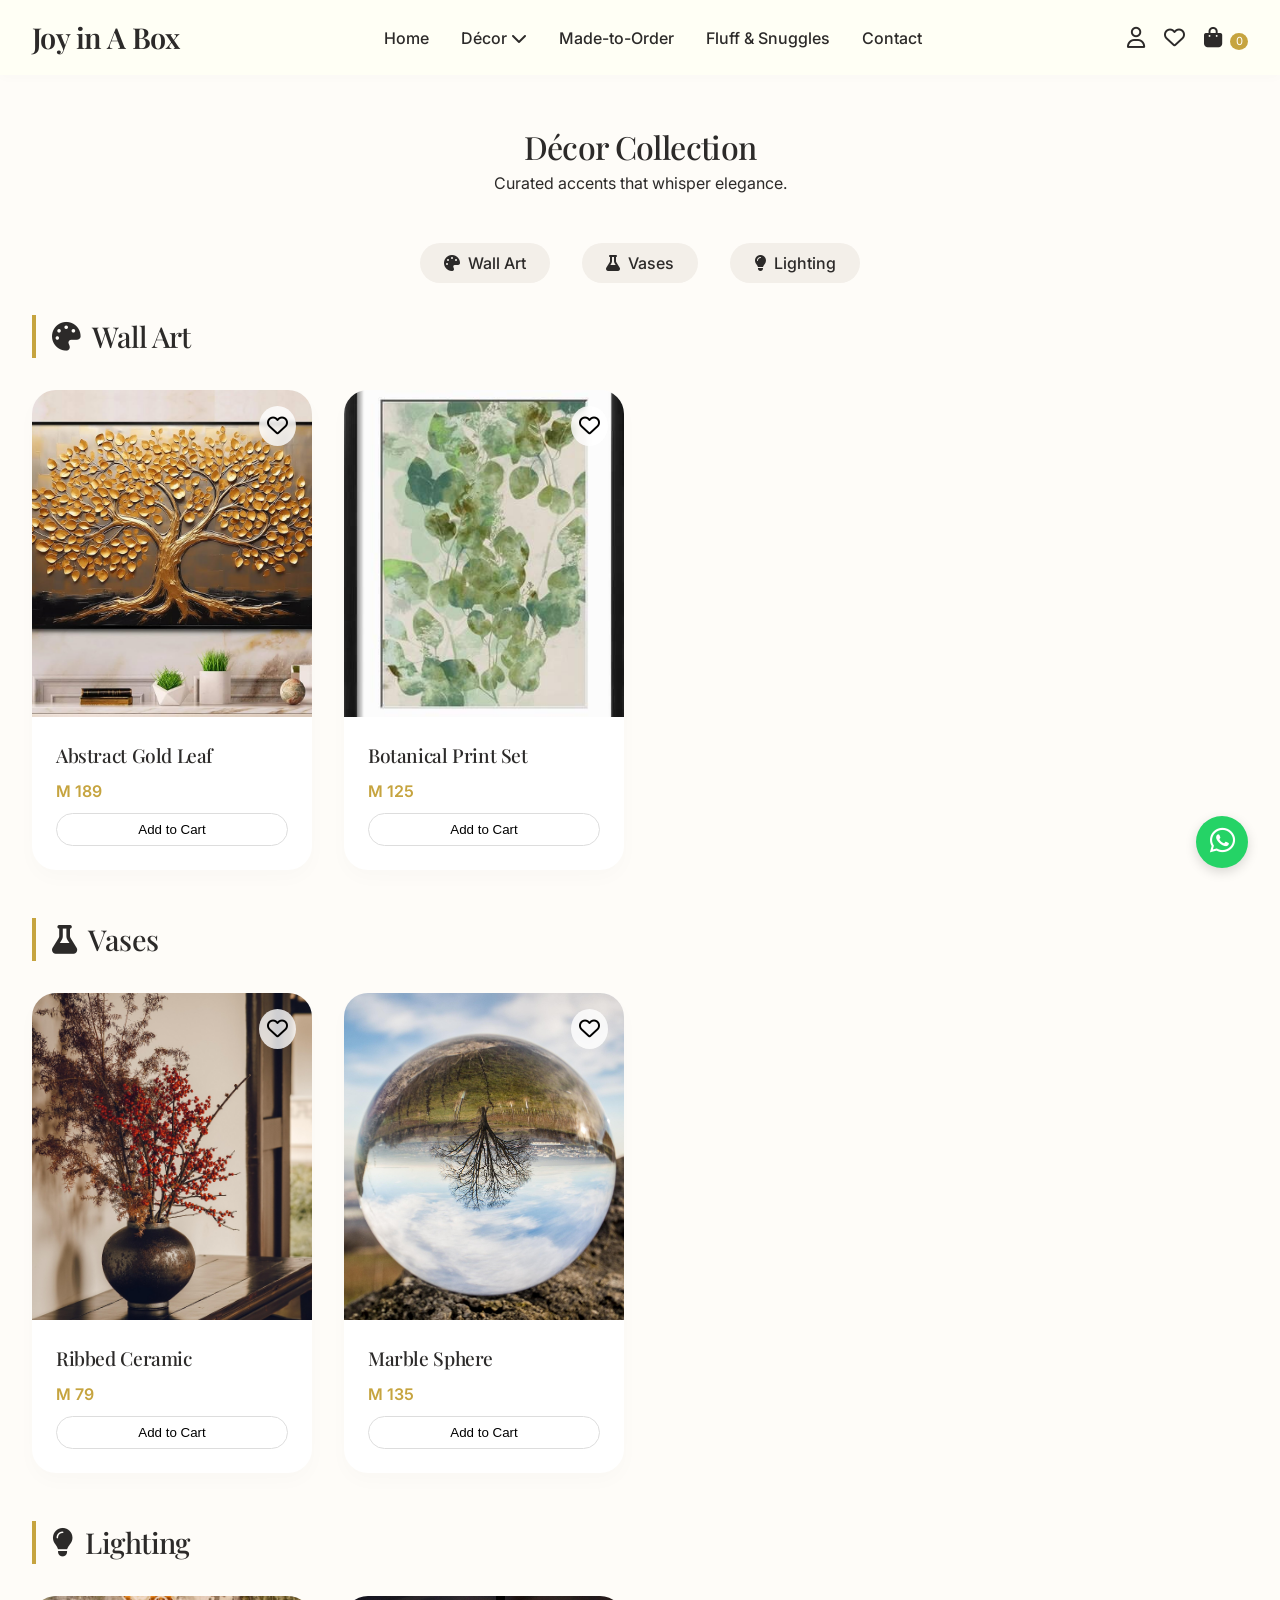
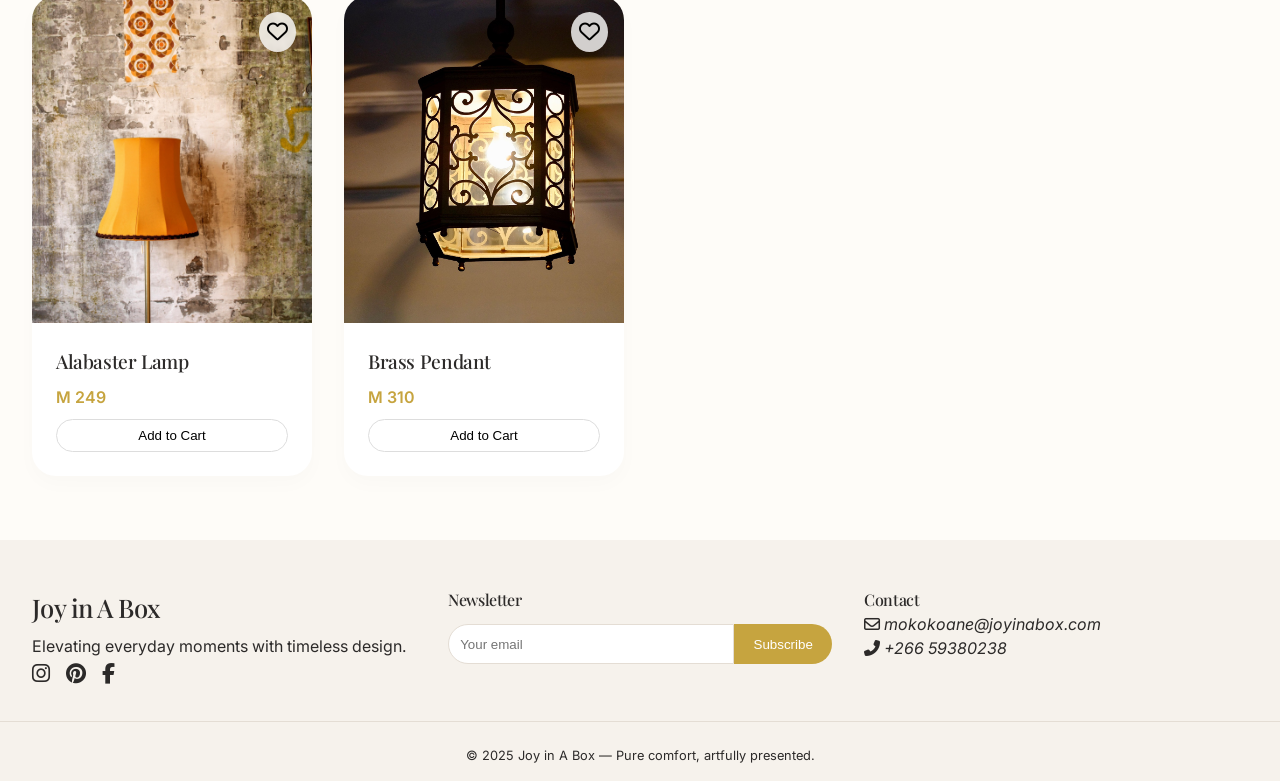
==== decor.html @ f955df0f "Add files via upload" ====
<!DOCTYPE html>
<html lang="en">
<head>
    <meta charset="UTF-8">
    <meta name="viewport" content="width=device-width, initial-scale=1.0">
    <title>Décor | Joy in A Box</title>
    <link rel="preconnect" href="https://fonts.googleapis.com">
    <link href="https://fonts.googleapis.com/css2?family=Inter:opsz,wght@300;400;500;600&family=Playfair+Display:wght@400;500;600;700&display=swap" rel="stylesheet">
    <link rel="stylesheet" href="https://cdnjs.cloudflare.com/ajax/libs/font-awesome/6.5.1/css/all.min.css">
    <link rel="stylesheet" href="styles.css">
</head>
<body>
    <header class="header">
        <div class="container header-container">
            <div class="logo"><a href="index.html">Joy in A Box</a></div>
            <nav class="main-nav">
                <ul class="nav-links">
                    <li><a href="index.html">Home</a></li>
                    <li class="dropdown-trigger"><a href="decor.html">Décor <i class="fas fa-chevron-down dropdown-arrow"></i></a>
                        <ul class="dropdown-menu">
                            <li><a href="#wall-art">Wall Art</a></li>
                            <li><a href="#vases">Vases</a></li>
                            <li><a href="#lighting">Lighting</a></li>
                        </ul>
                    </li>
                    <li><a href="made-to-order.html">Made-to-Order</a></li>
                    <li><a href="fluff-snuggles.html">Fluff & Snuggles</a></li>
                    <li><a href="contact.html">Contact</a></li>
                </ul>
            </nav>
            <div class="header-icons"><a href="#" class="icon-btn"><i class="far fa-user"></i></a><a href="#" class="icon-btn"><i class="far fa-heart"></i></a><a href="#" class="icon-btn cart-icon"><i class="fas fa-shopping-bag"></i> <span class="cart-count">0</span></a></div>
            <button class="mobile-menu-toggle"><i class="fas fa-bars"></i></button>
        </div>
    </header>

    <main>
        <div class="page-header container">
            <h1>Décor Collection</h1>
            <p>Curated accents that whisper elegance.</p>
        </div>

        <div class="decor-categories container">
            <ul class="categories-list">
                <li><span class="cat-badge"><i class="fas fa-palette"></i> Wall Art</span></li>
                <li><span class="cat-badge"><i class="fas fa-flask"></i> Vases</span></li>
                <li><span class="cat-badge"><i class="fas fa-lightbulb"></i> Lighting</span></li>
            </ul>
        </div>

        <div class="container">
            <section id="wall-art" class="decor-section">
                <h2><i class="fas fa-palette"></i> Wall Art</h2>
                <div class="product-grid">
                    <div class="product-card"><div class="product-image"><img src="images/abstract-gold-leaf.jpg" alt="Abstract Gold Leaf"><button class="fav-btn"><i class="far fa-heart"></i></button></div><div class="product-info"><h3>Abstract Gold Leaf</h3><p class="price">M 189</p><button class="btn-add-cart">Add to Cart</button></div></div>
                    <div class="product-card"><div class="product-image"><img src="images/botanical-print.jpg" alt="Botanical Print"><button class="fav-btn"><i class="far fa-heart"></i></button></div><div class="product-info"><h3>Botanical Print Set</h3><p class="price">M 125</p><button class="btn-add-cart">Add to Cart</button></div></div>
                </div>
            </section>
            <section id="vases" class="decor-section">
                <h2><i class="fas fa-flask"></i> Vases</h2>
                <div class="product-grid">
                    <div class="product-card"><div class="product-image"><img src="images/ribbed-ceramic.jpg" alt="Ribbed Ceramic"><button class="fav-btn"><i class="far fa-heart"></i></button></div><div class="product-info"><h3>Ribbed Ceramic</h3><p class="price">M 79</p><button class="btn-add-cart">Add to Cart</button></div></div>
                    <div class="product-card"><div class="product-image"><img src="images/marble-sphere.jpg" alt="Marble Sphere"><button class="fav-btn"><i class="far fa-heart"></i></button></div><div class="product-info"><h3>Marble Sphere</h3><p class="price">M 135</p><button class="btn-add-cart">Add to Cart</button></div></div>
                </div>
            </section>
            <section id="lighting" class="decor-section">
                <h2><i class="fas fa-lightbulb"></i> Lighting</h2>
                <div class="product-grid">
                    <div class="product-card"><div class="product-image"><img src="images/alabaster-lamp.jpg" alt="Alabaster Lamp"><button class="fav-btn"><i class="far fa-heart"></i></button></div><div class="product-info"><h3>Alabaster Lamp</h3><p class="price">M 249</p><button class="btn-add-cart">Add to Cart</button></div></div>
                    <div class="product-card"><div class="product-image"><img src="images/brass-pendant.jpg" alt="Brass Pendant"><button class="fav-btn"><i class="far fa-heart"></i></button></div><div class="product-info"><h3>Brass Pendant</h3><p class="price">M 310</p><button class="btn-add-cart">Add to Cart</button></div></div>
                </div>
            </section>
        </div>
    </main>

    <footer class="footer"><div class="container footer-grid"><div class="footer-brand"><div class="logo-footer">Joy in A Box</div><p>Elevating everyday moments with timeless design.</p><div class="social-links"><a href="#"><i class="fab fa-instagram"></i></a><a href="#"><i class="fab fa-pinterest"></i></a><a href="#"><i class="fab fa-facebook-f"></i></a></div></div><div class="footer-newsletter"><h4>Newsletter</h4><form class="newsletter-form"><input type="email" placeholder="Your email"><button>Subscribe</button></form></div><div class="footer-contact"><h4>Contact</h4><address><p><i class="far fa-envelope"></i> mokokoane@joyinabox.com</p><p><i class="fas fa-phone-alt"></i> +266 59380238</p></address></div></div><div class="footer-bottom"><div class="container"><p>© 2025 Joy in A Box — Pure comfort, artfully presented.</p></div></div></footer>
    <a href="https://wa.me/18004399021" class="floating-wa" target="_blank"><i class="fab fa-whatsapp"></i></a>
    <button class="scroll-top"><i class="fas fa-arrow-up"></i></button>
    <script src="script.js"></script>
</body>
</html>
---- styles.css ----
* {
    margin: 0;
    padding: 0;
    box-sizing: border-box;
}

body {
    font-family: 'Inter', sans-serif;
    background-color: #FEFCF8;
    color: #2C2A29;
    line-height: 1.5;
}

h1, h2, h3, h4, .logo, .logo-footer, .hero-title, .section-title {
    font-family: 'Playfair Display', serif;
    font-weight: 500;
    letter-spacing: -0.02em;
}

.container {
    max-width: 1280px;
    margin: 0 auto;
    padding: 0 2rem;
}

.btn {
    display: inline-block;
    padding: 0.85rem 2rem;
    border-radius: 2rem;
    font-weight: 500;
    transition: all 0.3s ease;
    text-decoration: none;
    border: 1px solid transparent;
    cursor: pointer;
    font-family: 'Inter', sans-serif;
}

.btn-gold {
    background-color: #C6A43F;
    color: white;
    border-color: #C6A43F;
}

.btn-gold:hover {
    background-color: #B28C32;
    transform: translateY(-2px);
    box-shadow: 0 10px 20px rgba(0,0,0,0.05);
}

.btn-outline {
    border: 1px solid #C6A43F;
    color: #C6A43F;
    background: transparent;
}

.btn-outline:hover {
    background: #C6A43F;
    color: white;
}

.header {
    background: #FFFFFF;
    box-shadow: 0 2px 12px rgba(0,0,0,0.02);
    position: sticky;
    top: 0;
    z-index: 1000;
    backdrop-filter: blur(4px);
    background-color: rgba(255,255,245,0.96);
}

.header-container {
    display: flex;
    justify-content: space-between;
    align-items: center;
    padding: 1rem 2rem;
    flex-wrap: wrap;
}

.logo a {
    font-size: 1.8rem;
    font-weight: 600;
    text-decoration: none;
    color: #2C2A29;
    letter-spacing: -0.02em;
    font-family: 'Playfair Display', serif;
}

.nav-links {
    display: flex;
    gap: 2rem;
    list-style: none;
}

.nav-links li a {
    text-decoration: none;
    color: #2C2A29;
    font-weight: 500;
    transition: color 0.2s;
}

.nav-links li a:hover, .nav-links li a.active {
    color: #C6A43F;
}

.dropdown-trigger {
    position: relative;
}

.dropdown-menu {
    position: absolute;
    top: 100%;
    left: 0;
    background: white;
    list-style: none;
    padding: 0.75rem 0;
    border-radius: 1rem;
    box-shadow: 0 12px 28px rgba(0,0,0,0.05);
    min-width: 140px;
    opacity: 0;
    visibility: hidden;
    transition: all 0.2s;
    z-index: 10;
}

.dropdown-trigger:hover .dropdown-menu {
    opacity: 1;
    visibility: visible;
}

.dropdown-menu li a {
    display: block;
    padding: 0.5rem 1.5rem;
    color: #2C2A29;
}

.header-icons {
    display: flex;
    gap: 1.2rem;
    align-items: center;
}

.icon-btn {
    font-size: 1.3rem;
    text-decoration: none;
    color: #2C2A29;
    transition: color 0.2s;
}

.cart-icon {
    position: relative;
}
.cart-count {
    font-size: 0.7rem;
    background: #C6A43F;
    color: white;
    border-radius: 50%;
    width: 18px;
    display: inline-block;
    text-align: center;
    margin-left: 2px;
}

.mobile-menu-toggle {
    display: none;
    background: none;
    border: none;
    font-size: 1.8rem;
    cursor: pointer;
}

.hero-image {
    background-image: url('images/hero-luxury-interior.jpg');
    background-size: cover;
    background-position: center 40%;
    height: 85vh;
    position: relative;
    display: flex;
    align-items: center;
    justify-content: center;
}
.hero-overlay {
    position: absolute;
    inset: 0;
    background: rgba(0,0,0,0.25);
}
.hero-content {
    position: relative;
    text-align: center;
    color: white;
    z-index: 2;
}
.hero-title {
    font-size: 3.8rem;
    margin-bottom: 1rem;
    font-weight: 600;
}
.hero-subtitle {
    font-size: 1.2rem;
    margin-bottom: 2rem;
    font-weight: 300;
}

.section-header {
    text-align: center;
    margin: 4rem 0 2rem;
}
.section-tag {
    font-size: 0.8rem;
    letter-spacing: 3px;
    text-transform: uppercase;
    color: #C6A43F;
}
.section-title {
    font-size: 2.5rem;
    margin-top: 0.5rem;
}

.product-grid {
    display: grid;
    grid-template-columns: repeat(auto-fill, minmax(280px, 1fr));
    gap: 2rem;
    margin: 2rem 0;
}

.product-card {
    background: white;
    border-radius: 1.5rem;
    overflow: hidden;
    transition: all 0.3s ease;
    box-shadow: 0 8px 20px rgba(0,0,0,0.02);
}
.product-card:hover {
    transform: translateY(-6px);
    box-shadow: 0 24px 36px rgba(0,0,0,0.05);
}
.product-image {
    position: relative;
}
.product-image img {
    width: 100%;
    aspect-ratio: 6 / 7;
    object-fit: cover;
    display: block;
}
.fav-btn {
    position: absolute;
    top: 1rem;
    right: 1rem;
    background: rgba(255,255,255,0.8);
    border: none;
    font-size: 1.3rem;
    padding: 0.5rem;
    border-radius: 50%;
    cursor: pointer;
    backdrop-filter: blur(2px);
    transition: all 0.2s;
}
.fav-btn:hover {
    background: white;
    transform: scale(1.05);
}
.product-info {
    padding: 1.5rem;
}
.product-info h3 {
    font-size: 1.2rem;
    font-weight: 500;
}
.price {
    font-weight: 600;
    margin: 0.6rem 0;
    color: #C6A43F;
}
.btn-add-cart {
    background: none;
    border: 1px solid #ddd;
    padding: 0.5rem 1rem;
    border-radius: 2rem;
    cursor: pointer;
    width: 100%;
    transition: 0.2s;
}
.btn-add-cart:hover {
    background: #C6A43F;
    border-color: #C6A43F;
    color: white;
}
.cta-center {
    text-align: center;
    margin: 2rem 0 4rem;
}

.footer {
    background: #F6F2EC;
    padding: 3rem 0 1rem;
    margin-top: 4rem;
}
.footer-grid {
    display: grid;
    grid-template-columns: 1fr 1fr 1fr;
    gap: 2rem;
}
.logo-footer {
    font-size: 1.6rem;
    font-family: 'Playfair Display', serif;
    margin-bottom: 0.5rem;
}
.social-links a {
    text-decoration: none;
    margin-right: 1rem;
    font-size: 1.3rem;
    color: #2C2A29;
    transition: color 0.2s;
}
.social-links a:hover {
    color: #C6A43F;
}
.newsletter-form {
    display: flex;
    margin-top: 0.8rem;
}
.newsletter-form input {
    flex: 1;
    padding: 0.7rem;
    border: 1px solid #E4DDD4;
    border-radius: 3rem 0 0 3rem;
    outline: none;
}
.newsletter-form button {
    background: #C6A43F;
    border: none;
    padding: 0 1.2rem;
    border-radius: 0 3rem 3rem 0;
    color: white;
    cursor: pointer;
    transition: background 0.2s;
}
.newsletter-form button:hover {
    background: #B28C32;
}
.footer-bottom {
    border-top: 1px solid #E4DDD4;
    text-align: center;
    margin-top: 2rem;
    padding-top: 1.5rem;
    font-size: 0.8rem;
}

.floating-wa {
    position: fixed;
    bottom: 2rem;
    right: 2rem;
    background: #25D366;
    color: white;
    font-size: 1.8rem;
    padding: 0.6rem;
    width: 52px;
    height: 52px;
    border-radius: 50%;
    text-align: center;
    line-height: 1;
    text-decoration: none;
    box-shadow: 0 4px 12px rgba(0,0,0,0.15);
    z-index: 99;
    transition: transform 0.2s;
}
.floating-wa:hover {
    transform: scale(1.05);
}
.scroll-top {
    position: fixed;
    bottom: 2rem;
    right: 6rem;
    background: #C6A43F;
    border: none;
    width: 45px;
    height: 45px;
    border-radius: 50%;
    font-size: 1.2rem;
    cursor: pointer;
    opacity: 0.7;
    transition: 0.2s;
    z-index: 99;
    color: white;
}
.scroll-top:hover {
    opacity: 1;
    transform: translateY(-2px);
}

.page-header {
    text-align: center;
    margin: 3rem auto;
}
.categories-list {
    display: flex;
    justify-content: center;
    gap: 2rem;
    list-style: none;
    margin: 2rem 0;
}
.cat-badge {
    background: #F3EFE9;
    padding: 0.5rem 1.5rem;
    border-radius: 3rem;
    font-weight: 500;
    display: inline-flex;
    align-items: center;
    gap: 0.5rem;
}
.decor-section {
    margin-bottom: 3rem;
}
.decor-section h2 {
    font-size: 1.8rem;
    border-left: 4px solid #C6A43F;
    padding-left: 1rem;
    margin: 2rem 0 1rem;
    display: flex;
    align-items: center;
    gap: 0.75rem;
}

.made-to-order-container {
    max-width: 900px;
    margin: 2rem auto;
}
.process-timeline {
    background: #FAF7F2;
    border-radius: 2rem;
    padding: 2rem;
}
.timeline-title {
    text-align: center;
    margin-bottom: 2rem;
    font-size: 1.8rem;
}
.ordered-steps {
    list-style: none;
    padding: 0;
}
.ordered-steps li {
    display: flex;
    gap: 1rem;
    margin-bottom: 2rem;
    align-items: flex-start;
}
.step-icon {
    font-size: 2rem;
    min-width: 60px;
    color: #C6A43F;
}
.step-content strong {
    font-weight: 600;
    display: block;
    margin-bottom: 0.25rem;
    font-size: 1.1rem;
}
.custom-cta {
    text-align: center;
    margin-top: 2.5rem;
}

.cozy-hero {
    text-align: center;
    margin: 3rem auto 1rem;
}
.video-wrapper {
    margin: 2rem auto;
    border-radius: 2rem;
    overflow: hidden;
    box-shadow: 0 15px 30px rgba(0,0,0,0.05);
}
.video-wrapper video {
    display: block;
    border-radius: 2rem;
}
.soft-card {
    border-radius: 2rem;
}

.contact-grid {
    display: grid;
    grid-template-columns: 1fr 1fr;
    gap: 3rem;
    margin: 3rem auto;
}
.about-us h2, .contact-form-wrapper h2 {
    font-size: 1.8rem;
    margin-bottom: 1rem;
    display: flex;
    align-items: center;
    gap: 0.75rem;
}
.store-hours {
    margin-top: 1.5rem;
    padding-top: 1rem;
    border-top: 1px solid #E4DDD4;
}
.store-hours h3 {
    margin-bottom: 0.5rem;
    display: flex;
    align-items: center;
    gap: 0.5rem;
}
.form-group {
    margin-bottom: 1.2rem;
}
.form-group input, .form-group textarea {
    width: 100%;
    padding: 0.9rem;
    border: 1px solid #E4DDD4;
    border-radius: 1rem;
    background: white;
    font-family: 'Inter', sans-serif;
    transition: border-color 0.2s;
}
.form-group input:focus, .form-group textarea:focus {
    outline: none;
    border-color: #C6A43F;
}
.form-note {
    font-size: 0.8rem;
    margin-top: 1rem;
    color: #7E6B5C;
}

@media (max-width: 960px) {
    .main-nav {
        display: none;
        position: absolute;
        top: 100%;
        left: 0;
        width: 100%;
        background: white;
        padding: 1.5rem;
        box-shadow: 0 10px 20px rgba(0,0,0,0.05);
    }
    .main-nav.active {
        display: block;
    }
    .nav-links {
        flex-direction: column;
        gap: 1rem;
    }
    .mobile-menu-toggle {
        display: block;
    }
    .header-icons {
        margin-right: 0.5rem;
    }
    .footer-grid {
        grid-template-columns: 1fr;
        text-align: center;
        gap: 1.5rem;
    }
    .contact-grid {
        grid-template-columns: 1fr;
    }
    .hero-title {
        font-size: 2.2rem;
    }
    .product-grid {
        grid-template-columns: repeat(auto-fill, minmax(240px, 1fr));
    }
    .scroll-top {
        right: 1.2rem;
        bottom: 1.2rem;
    }
    .floating-wa {
        right: 1.2rem;
        bottom: 5rem;
    }
}
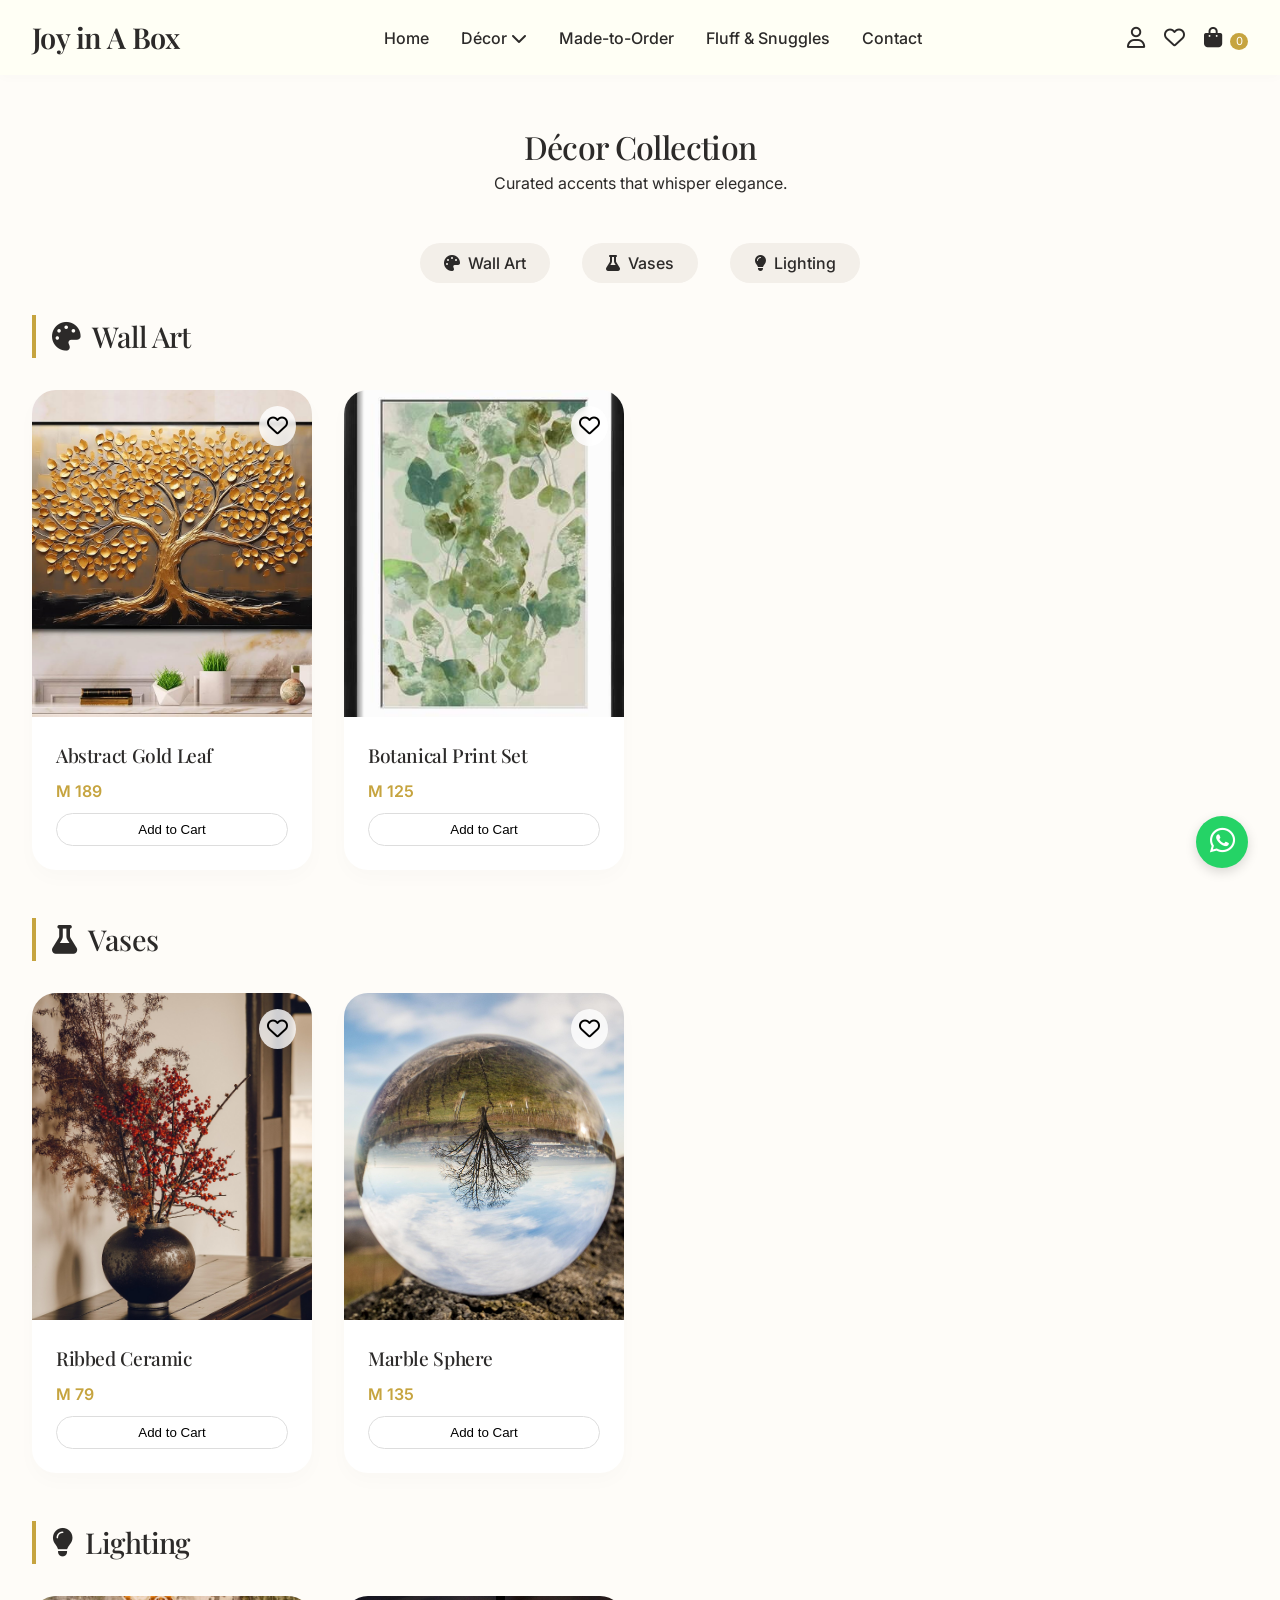
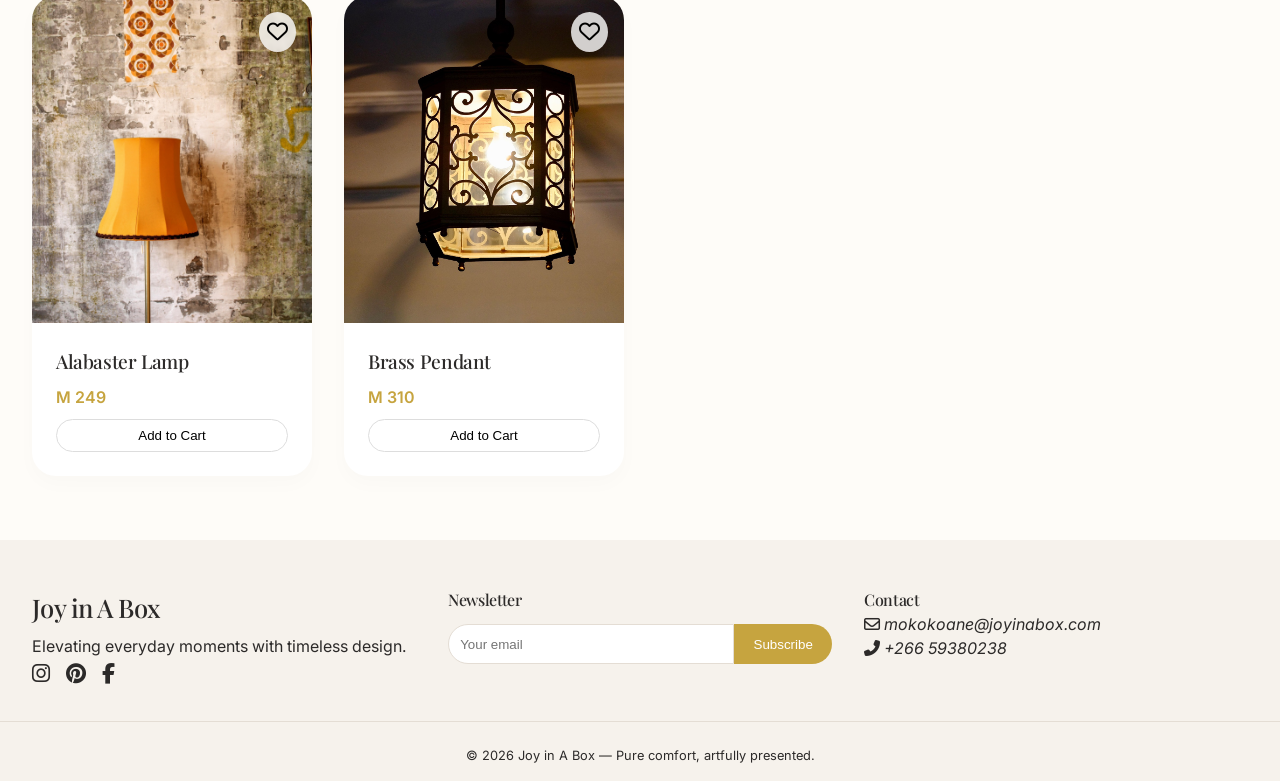
==== commit 9a1d67a8: "Update decor.html" ====
--- a/decor.html
+++ b/decor.html
@@ -72,9 +72,9 @@
         </div>
     </main>
 
-    <footer class="footer"><div class="container footer-grid"><div class="footer-brand"><div class="logo-footer">Joy in A Box</div><p>Elevating everyday moments with timeless design.</p><div class="social-links"><a href="#"><i class="fab fa-instagram"></i></a><a href="#"><i class="fab fa-pinterest"></i></a><a href="#"><i class="fab fa-facebook-f"></i></a></div></div><div class="footer-newsletter"><h4>Newsletter</h4><form class="newsletter-form"><input type="email" placeholder="Your email"><button>Subscribe</button></form></div><div class="footer-contact"><h4>Contact</h4><address><p><i class="far fa-envelope"></i> mokokoane@joyinabox.com</p><p><i class="fas fa-phone-alt"></i> +266 59380238</p></address></div></div><div class="footer-bottom"><div class="container"><p>© 2025 Joy in A Box — Pure comfort, artfully presented.</p></div></div></footer>
+    <footer class="footer"><div class="container footer-grid"><div class="footer-brand"><div class="logo-footer">Joy in A Box</div><p>Elevating everyday moments with timeless design.</p><div class="social-links"><a href="#"><i class="fab fa-instagram"></i></a><a href="#"><i class="fab fa-pinterest"></i></a><a href="#"><i class="fab fa-facebook-f"></i></a></div></div><div class="footer-newsletter"><h4>Newsletter</h4><form class="newsletter-form"><input type="email" placeholder="Your email"><button>Subscribe</button></form></div><div class="footer-contact"><h4>Contact</h4><address><p><i class="far fa-envelope"></i> mokokoane@joyinabox.com</p><p><i class="fas fa-phone-alt"></i> +266 59380238</p></address></div></div><div class="footer-bottom"><div class="container"><p>© 2026 Joy in A Box — Pure comfort, artfully presented.</p></div></div></footer>
     <a href="https://wa.me/18004399021" class="floating-wa" target="_blank"><i class="fab fa-whatsapp"></i></a>
     <button class="scroll-top"><i class="fas fa-arrow-up"></i></button>
     <script src="script.js"></script>
 </body>
-</html>+</html>
